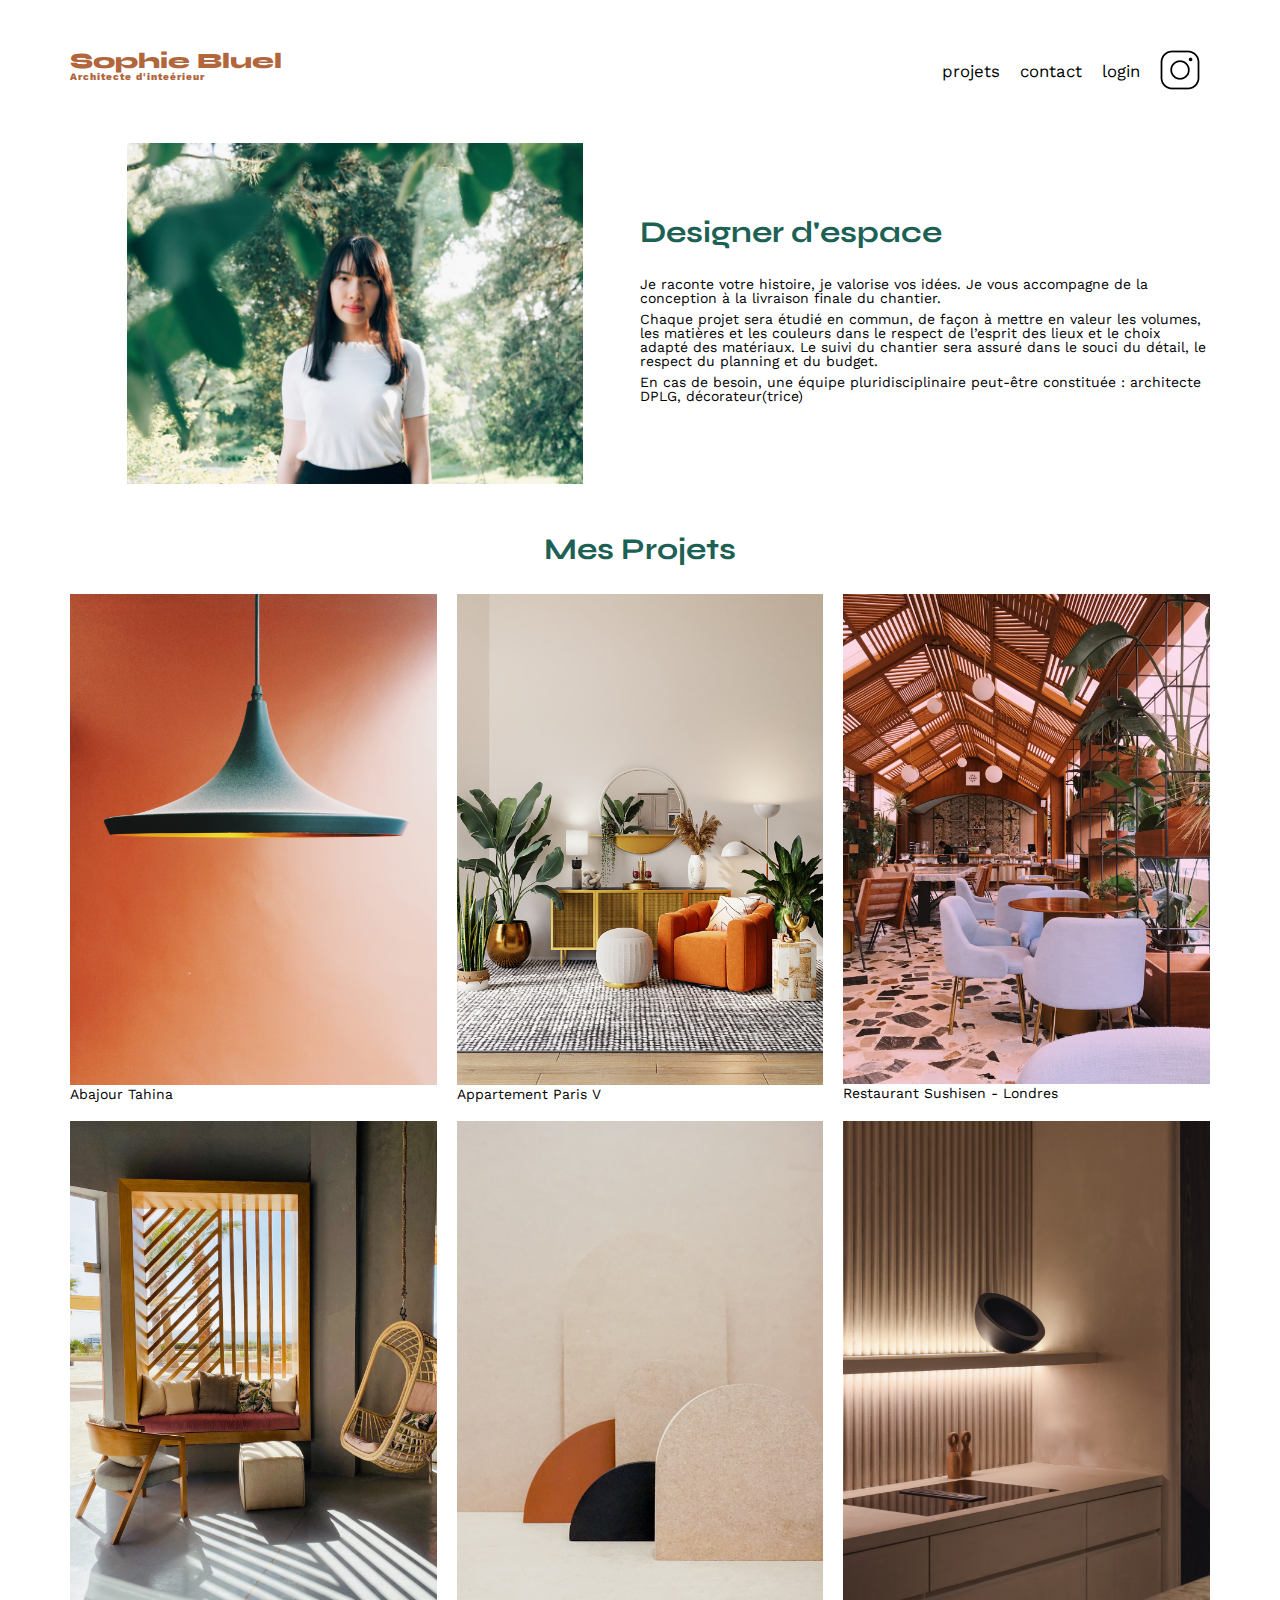
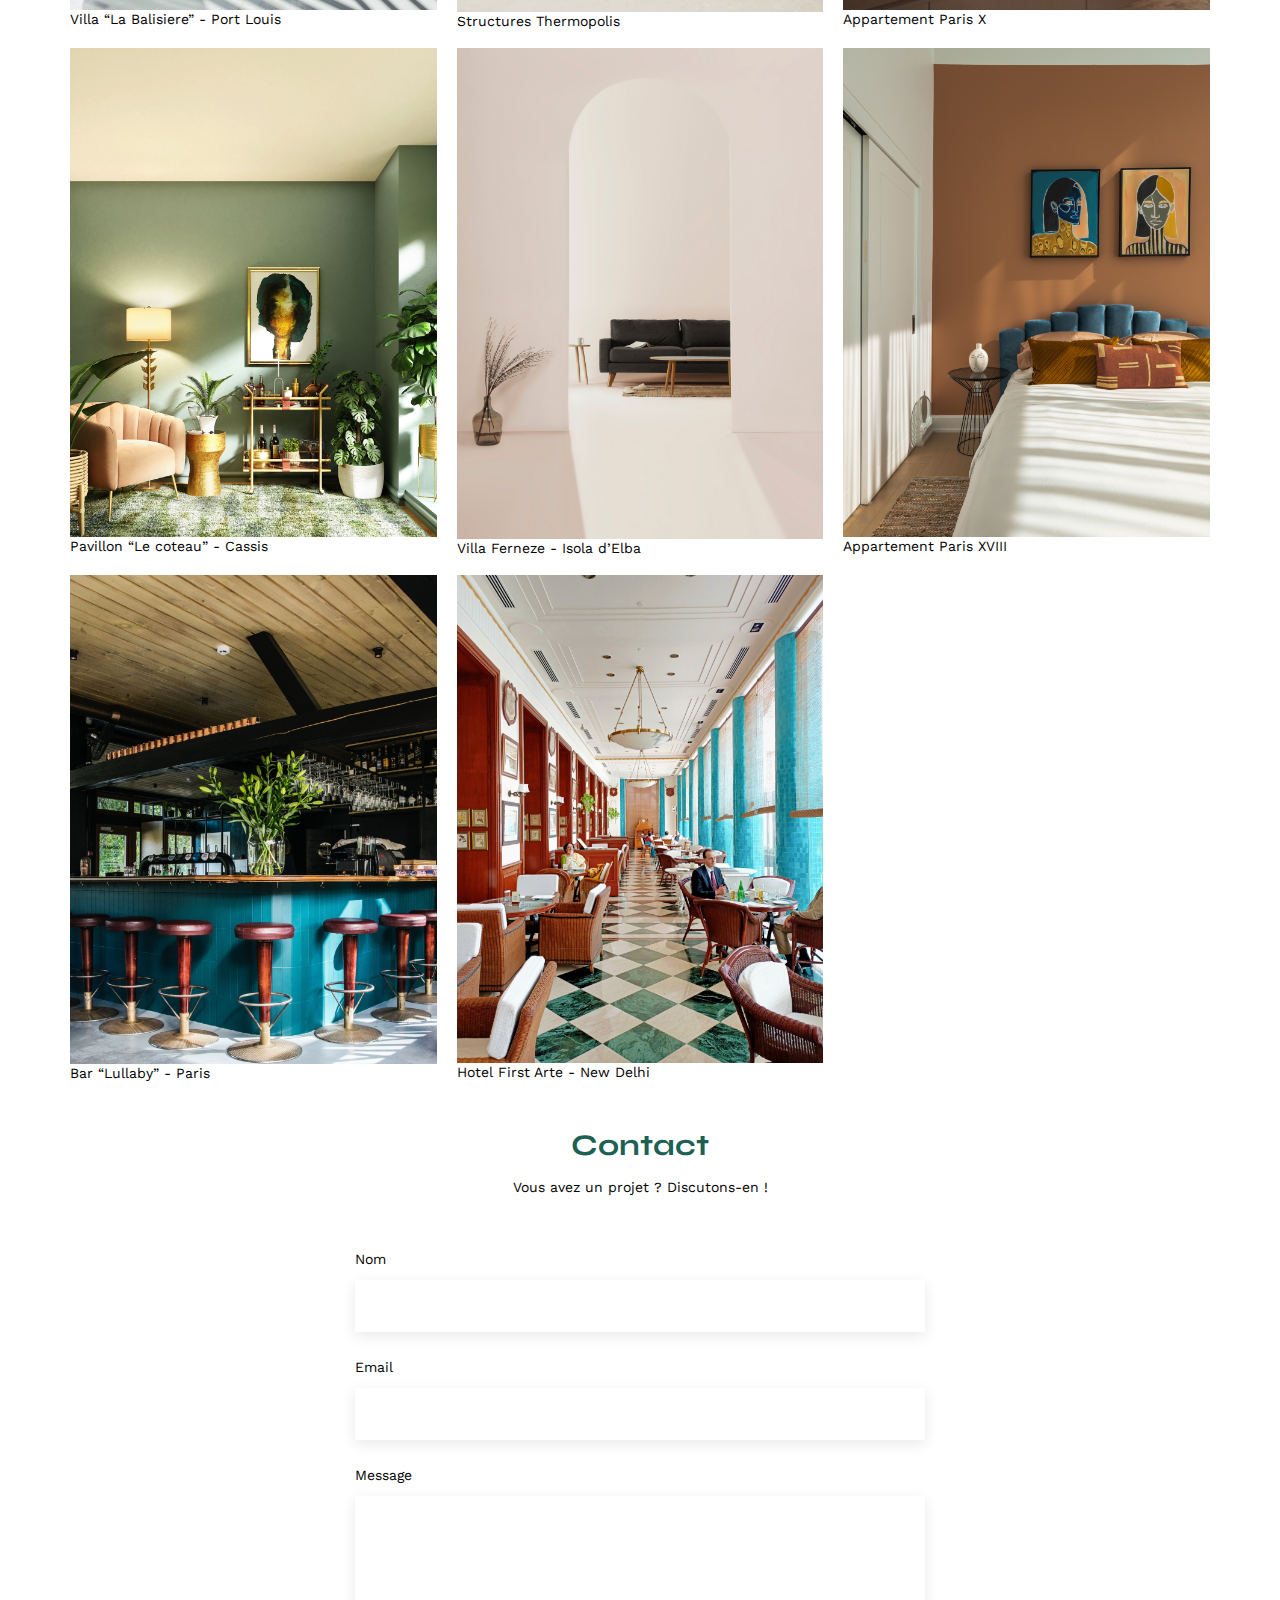
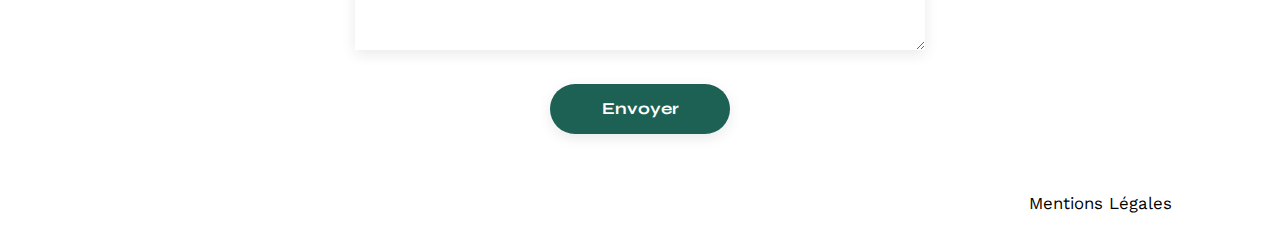
==== FrontEnd/index.html @ d56acf50 "Add files via upload" ====
<!DOCTYPE html>
<html lang="fr">
<head>
	<meta charset="UTF-8">
	<title>Sophie Bluel - Architecte d'intérieur</title>
	<meta name="viewport" content="width=device-width, initial-scale=1.0">
	<link rel="preconnect" href="https://fonts.googleapis.com">
	<link rel="preconnect" href="https://fonts.gstatic.com" crossorigin>
	<link href="https://fonts.googleapis.com/css2?family=Syne:wght@700;800&family=Work+Sans&display=swap" rel="stylesheet">
	<meta name="description" content="">
	<link rel="stylesheet" href="./assets/style.css">
</head>
<body>
<header>
	<h1>Sophie Bluel <span>Architecte d'inteérieur</span></h1>
	<nav>
		<ul>
			<li>projets</li>
			<li>contact</li>
			<li>login</li>
			<li><img src="./assets/icons/instagram.png" alt="Instagram"></li>
		</ul>
	</nav>
</header>
<main>
	<section id="introduction">
		<figure>
			<img src="./assets/images/sophie-bluel.png" alt="">
		</figure>
		<article>
			<h2>Designer d'espace</h2>
			<p>Je raconte votre histoire, je valorise vos idées. Je vous accompagne de la conception à la livraison finale du chantier.</p>
			<p>Chaque projet sera étudié en commun, de façon à mettre en valeur les volumes, les matières et les couleurs dans le respect de l’esprit des lieux et le choix adapté des matériaux. Le suivi du chantier sera assuré dans le souci du détail, le respect du planning et du budget.</p>
			<p>En cas de besoin, une équipe pluridisciplinaire peut-être constituée : architecte DPLG, décorateur(trice)</p>
		</article>
	</section>
	<section id="portfolio">
		<h2>Mes Projets</h2>
		<div class="gallery">
			<figure>
				<img src="assets/images/abajour-tahina.png" alt="Abajour Tahina">
				<figcaption>Abajour Tahina</figcaption>
			</figure>
			<figure>
				<img src="assets/images/appartement-paris-v.png" alt="Appartement Paris V">
				<figcaption>Appartement Paris V</figcaption>
			</figure>
			<figure>
				<img src="assets/images/restaurant-sushisen-londres.png" alt="Restaurant Sushisen - Londres">
				<figcaption>Restaurant Sushisen - Londres</figcaption>
			</figure>
			<figure>
				<img src="assets/images/la-balisiere.png" alt="Villa “La Balisiere” - Port Louis">
				<figcaption>Villa “La Balisiere” - Port Louis</figcaption>
			</figure>
			<figure>
				<img src="assets/images/structures-thermopolis.png" alt="Structures Thermopolis">
				<figcaption>Structures Thermopolis</figcaption>
			</figure>
			<figure>
				<img src="assets/images/appartement-paris-x.png" alt="Appartement Paris X">
				<figcaption>Appartement Paris X</figcaption>
			</figure>
			<figure>
				<img src="assets/images/le-coteau-cassis.png" alt="Pavillon “Le coteau” - Cassis">
				<figcaption>Pavillon “Le coteau” - Cassis</figcaption>
			</figure>
			<figure>
				<img src="assets/images/villa-ferneze.png" alt="Villa Ferneze - Isola d’Elba">
				<figcaption>Villa Ferneze - Isola d’Elba</figcaption>
			</figure>
			<figure>
				<img src="assets/images/appartement-paris-xviii.png" alt="Appartement Paris XVIII">
				<figcaption>Appartement Paris XVIII</figcaption>
			</figure>
			<figure>
				<img src="assets/images/bar-lullaby-paris.png" alt="Bar “Lullaby” - Paris">
				<figcaption>Bar “Lullaby” - Paris</figcaption>
			</figure>
			<figure>
				<img src="assets/images/hotel-first-arte-new-delhi.png" alt="Hotel First Arte - New Delhi">
				<figcaption>Hotel First Arte - New Delhi</figcaption>
			</figure>
		</div>
	</section>
	<section id="contact">
		<h2>Contact</h2>
		<p>Vous avez un projet ? Discutons-en !</p>
		<form action="#" method="post">
			<label for="name">Nom</label>
			<input type="text" name="name" id="name">
			<label for="email">Email</label>
			<input type="email" name="email" id="email">
			<label for="message">Message</label>
			<textarea name="message" id="message" cols="30" rows="10"></textarea>
			<input type="submit" value="Envoyer">
		</form>
	</section>
</main>

<footer>
	<nav>
		<ul>
			<li>Mentions Légales</li>
		</ul>
	</nav>
</footer>
</body>
</html>
---- FrontEnd/assets/style.css ----
/* http://meyerweb.com/eric/tools/css/reset/
   v2.0 | 20110126
   License: none (public domain)
*/

html, body, div, span, applet, object, iframe,
h1, h2, h3, h4, h5, h6, p, blockquote, pre,
a, abbr, acronym, address, big, cite, code,
del, dfn, em, img, ins, kbd, q, s, samp,
small, strike, strong, sub, sup, tt, var,
b, u, i, center,
dl, dt, dd, ol, ul, li,
fieldset, form, label, legend,
table, caption, tbody, tfoot, thead, tr, th, td,
article, aside, canvas, details, embed,
figure, figcaption, footer, header, hgroup,
menu, nav, output, ruby, section, summary,
time, mark, audio, video {
	margin: 0;
	padding: 0;
	border: 0;
	font-size: 100%;
	font: inherit;
	vertical-align: baseline;
}
/* HTML5 display-role reset for older browsers */
article, aside, details, figcaption, figure,
footer, header, hgroup, menu, nav, section {
	display: block;
}
body {
	line-height: 1;
}
ol, ul {
	list-style: none;
}
blockquote, q {
	quotes: none;
}
blockquote:before, blockquote:after,
q:before, q:after {
	content: '';
	content: none;
}
table {
	border-collapse: collapse;
	border-spacing: 0;
}
/** end reset css**/
body {
	max-width: 1140px;
	margin:auto;
	font-family: 'Work Sans' ;
	font-size: 14px;
}
header {
	display: flex;
	justify-content: space-between;
	margin: 50px 0
}
section {
	margin: 50px 0
}

h1{
	display: flex;
	flex-direction: column;
	font-family: 'Syne';
	font-size: 22px;
	font-weight: 800;
	color: #B1663C
}

h1 > span {
	font-family: 'Work Sans';
	font-size:10px;
	letter-spacing: 0.1em;
;
}

h2{
	font-family: 'Syne';
	font-weight: 700;
	font-size: 30px;
	color: #1D6154
}
nav ul {
	display: flex;
	align-items: center;
	list-style-type: none;

}
nav li {
	padding: 0 10px;
	font-size: 1.2em;
}

li:hover {
	color: #B1663C;
}
#introduction {
	display: flex;
	align-items: center;
}
#introduction figure {
	flex: 1
}
#introduction img {
	display: block;
	margin: auto;
	width: 80%;
}

#introduction article {
	flex: 1
}
#introduction h2 {
	margin-bottom: 1em;
}

#introduction p {
	margin-bottom: 0.5em;
}
#portfolio h2 {
	text-align: center;
	margin-bottom: 1em;
}
.gallery {
	width: 100%;
	display: grid;
	grid-template-columns: 1fr 1fr 1fr;
	grid-column-gap: 20px;
	grid-row-gap: 20px;
}

.gallery img {
	width: 100%;

}
#contact {
	width: 50%;
margin: auto;
}
#contact > * {
	text-align: center;

}
#contact h2{
	margin-bottom: 20px;
}
#contact form {
	text-align: left;
	margin-top:30px;
	display: flex;
	flex-direction: column;
}

#contact input {
	height: 50px;
	font-size: 1.2em;
	border: none;
	box-shadow: 0px 4px 14px rgba(0, 0, 0, 0.09);
}
#contact label {
	margin: 2em 0 1em 0;
}
#contact textarea {
	border: none;
	box-shadow: 0px 4px 14px rgba(0, 0, 0, 0.09);
}

input[type="submit"]{
	font-family: 'Syne';
	font-weight: 700;
	color: white;
	background-color: #1D6154;
	margin : 2em auto ;
	width: 180px;
	text-align: center;
	border-radius: 60px ;
}

footer nav ul {
	display: flex;
	justify-content: flex-end;
	margin: 2em
}
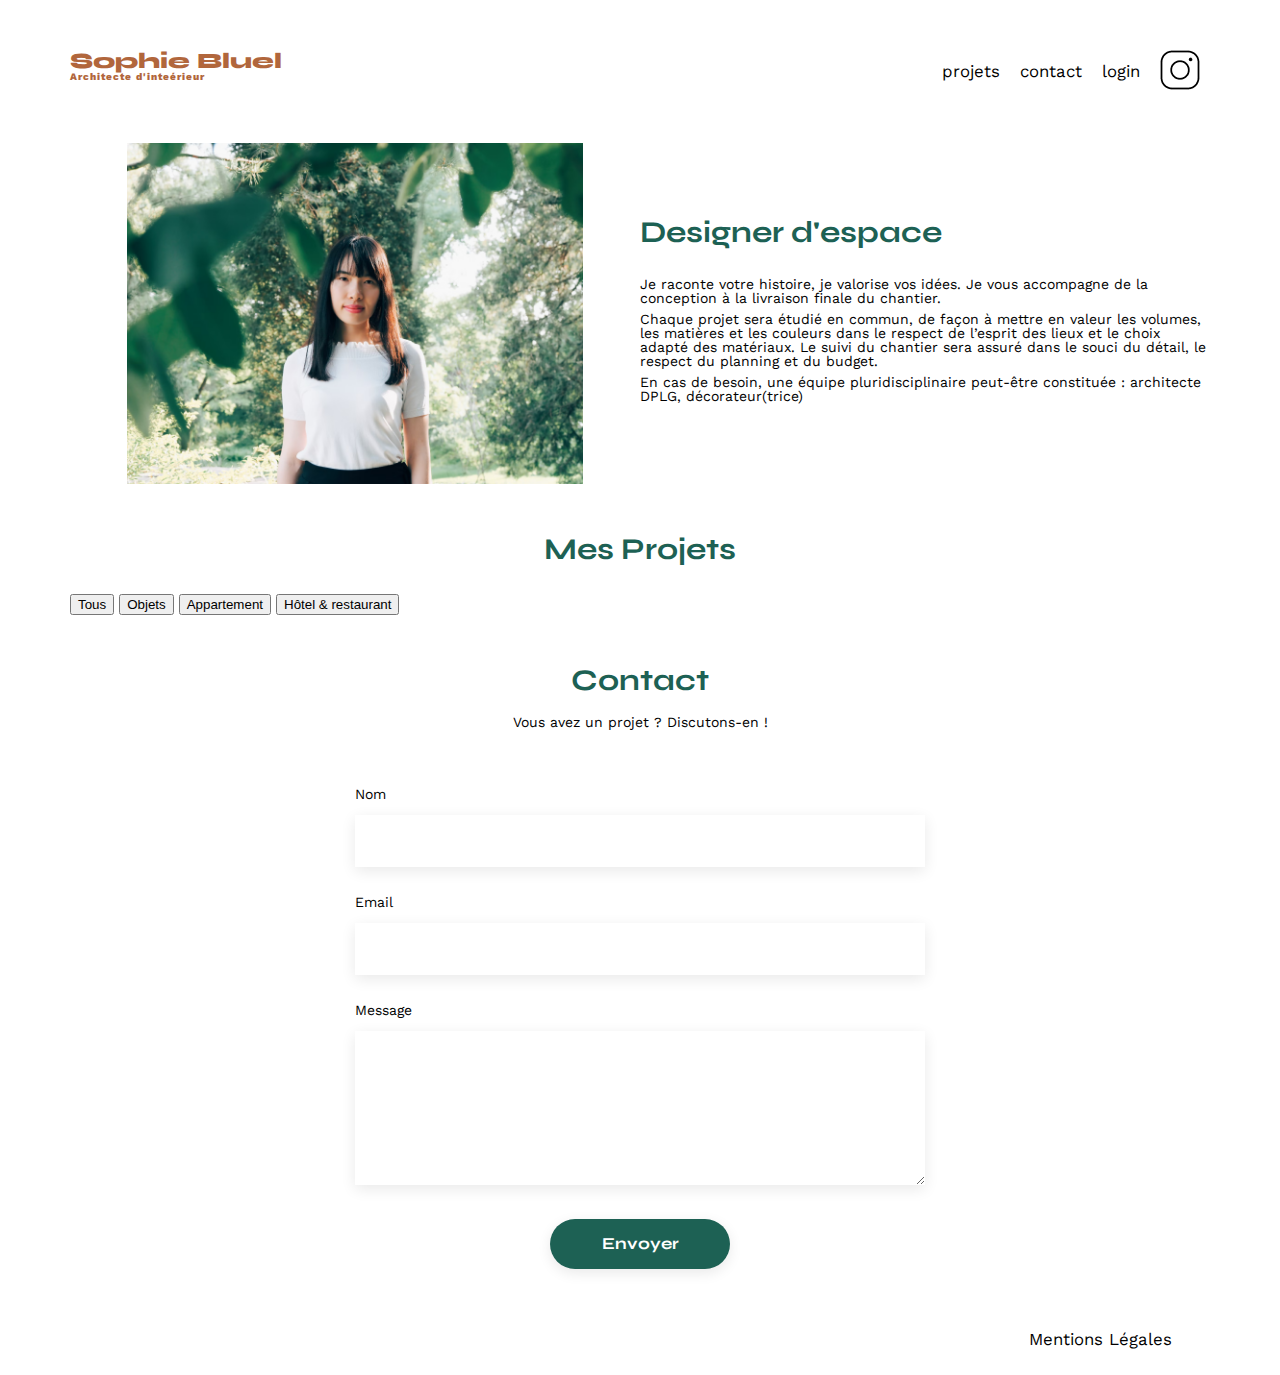
==== commit 9a512a40: "Ajout et mise en marche des bouton filtres, ils marchent bien sauf le bouton TOUS." ====
--- a/FrontEnd/index.html
+++ b/FrontEnd/index.html
@@ -9,6 +9,7 @@
 	<link href="https://fonts.googleapis.com/css2?family=Syne:wght@700;800&family=Work+Sans&display=swap" rel="stylesheet">
 	<meta name="description" content="">
 	<link rel="stylesheet" href="./assets/style.css">
+	<script type="module" src="main.js"></script>
 </head>
 <body>
 <header>
@@ -36,51 +37,11 @@
 	</section>
 	<section id="portfolio">
 		<h2>Mes Projets</h2>
+		<button class ="btn-tous">Tous</button> 
+		<button class = "btn-objets">Objets</button>
+		<button class = "btn-appt">Appartement</button> 
+		<button class ="btn-hr">Hôtel & restaurant</button>
 		<div class="gallery">
-			<figure>
-				<img src="assets/images/abajour-tahina.png" alt="Abajour Tahina">
-				<figcaption>Abajour Tahina</figcaption>
-			</figure>
-			<figure>
-				<img src="assets/images/appartement-paris-v.png" alt="Appartement Paris V">
-				<figcaption>Appartement Paris V</figcaption>
-			</figure>
-			<figure>
-				<img src="assets/images/restaurant-sushisen-londres.png" alt="Restaurant Sushisen - Londres">
-				<figcaption>Restaurant Sushisen - Londres</figcaption>
-			</figure>
-			<figure>
-				<img src="assets/images/la-balisiere.png" alt="Villa “La Balisiere” - Port Louis">
-				<figcaption>Villa “La Balisiere” - Port Louis</figcaption>
-			</figure>
-			<figure>
-				<img src="assets/images/structures-thermopolis.png" alt="Structures Thermopolis">
-				<figcaption>Structures Thermopolis</figcaption>
-			</figure>
-			<figure>
-				<img src="assets/images/appartement-paris-x.png" alt="Appartement Paris X">
-				<figcaption>Appartement Paris X</figcaption>
-			</figure>
-			<figure>
-				<img src="assets/images/le-coteau-cassis.png" alt="Pavillon “Le coteau” - Cassis">
-				<figcaption>Pavillon “Le coteau” - Cassis</figcaption>
-			</figure>
-			<figure>
-				<img src="assets/images/villa-ferneze.png" alt="Villa Ferneze - Isola d’Elba">
-				<figcaption>Villa Ferneze - Isola d’Elba</figcaption>
-			</figure>
-			<figure>
-				<img src="assets/images/appartement-paris-xviii.png" alt="Appartement Paris XVIII">
-				<figcaption>Appartement Paris XVIII</figcaption>
-			</figure>
-			<figure>
-				<img src="assets/images/bar-lullaby-paris.png" alt="Bar “Lullaby” - Paris">
-				<figcaption>Bar “Lullaby” - Paris</figcaption>
-			</figure>
-			<figure>
-				<img src="assets/images/hotel-first-arte-new-delhi.png" alt="Hotel First Arte - New Delhi">
-				<figcaption>Hotel First Arte - New Delhi</figcaption>
-			</figure>
 		</div>
 	</section>
 	<section id="contact">
